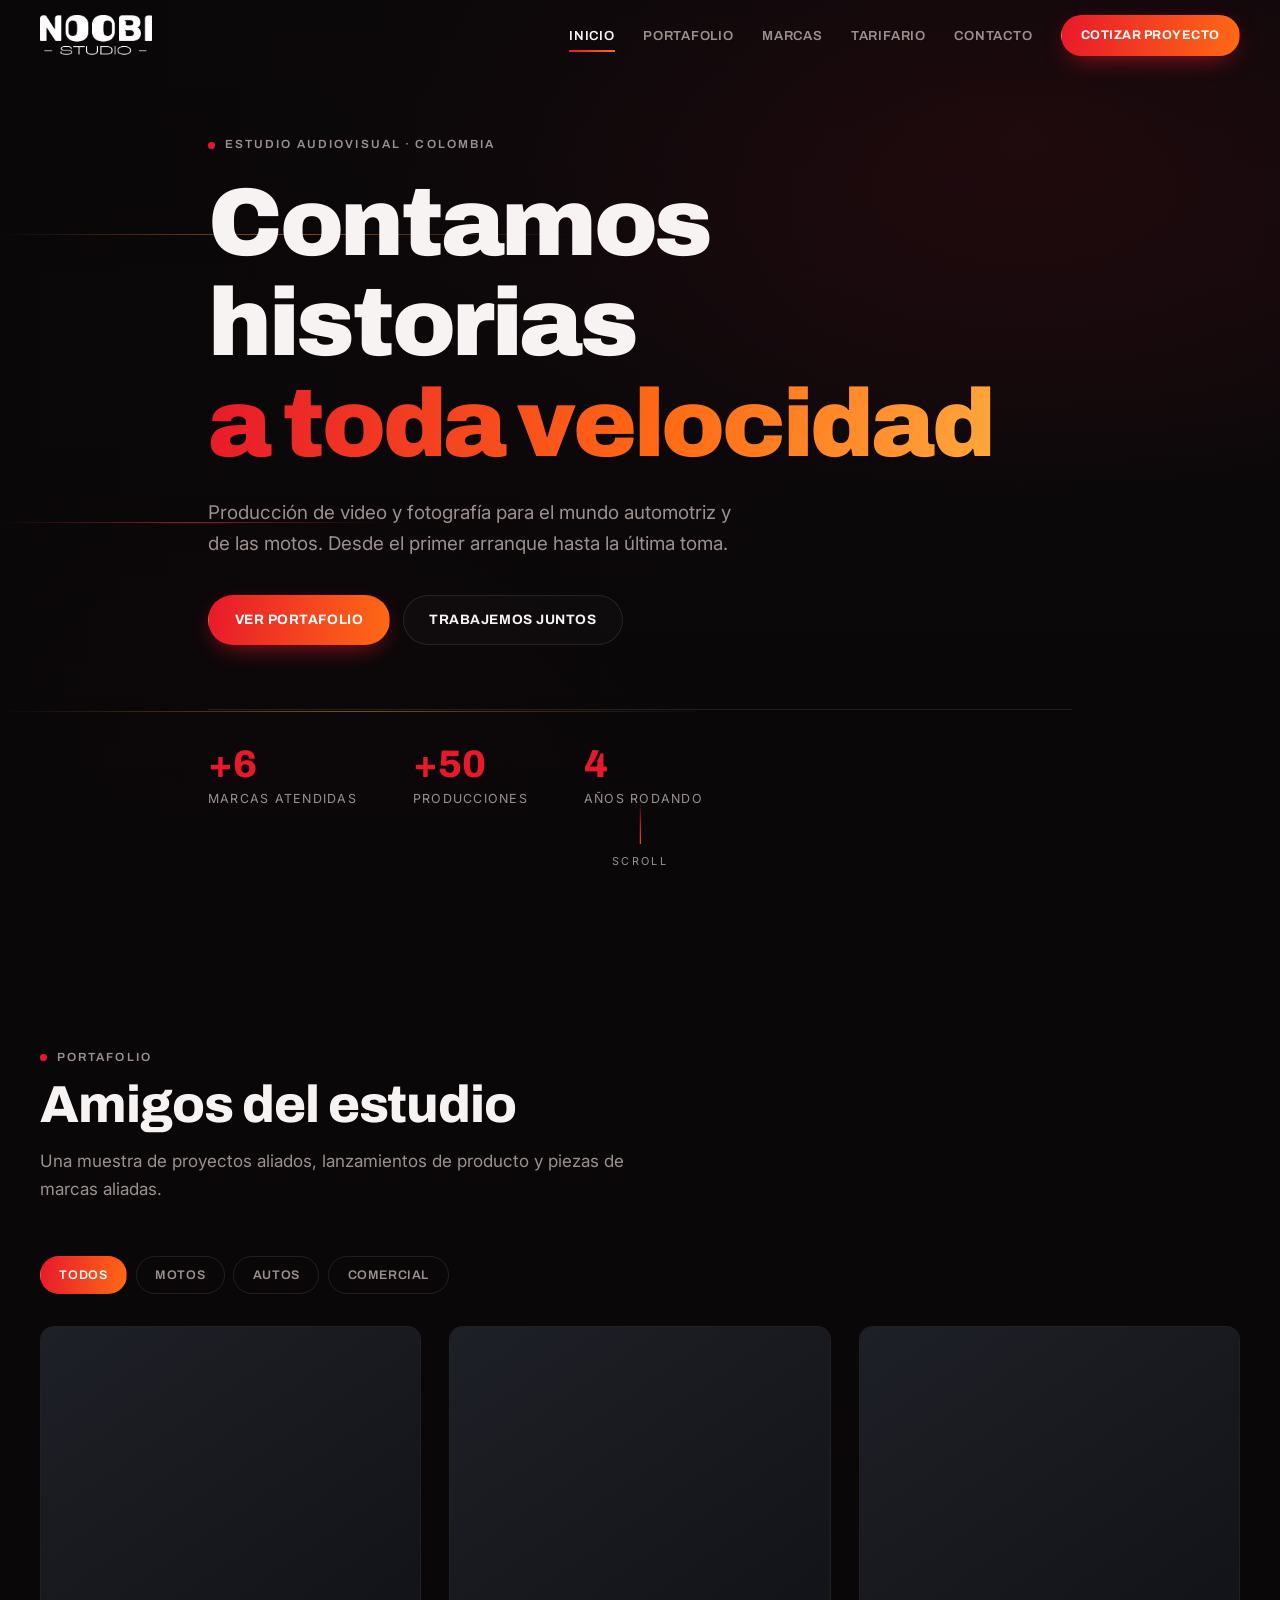
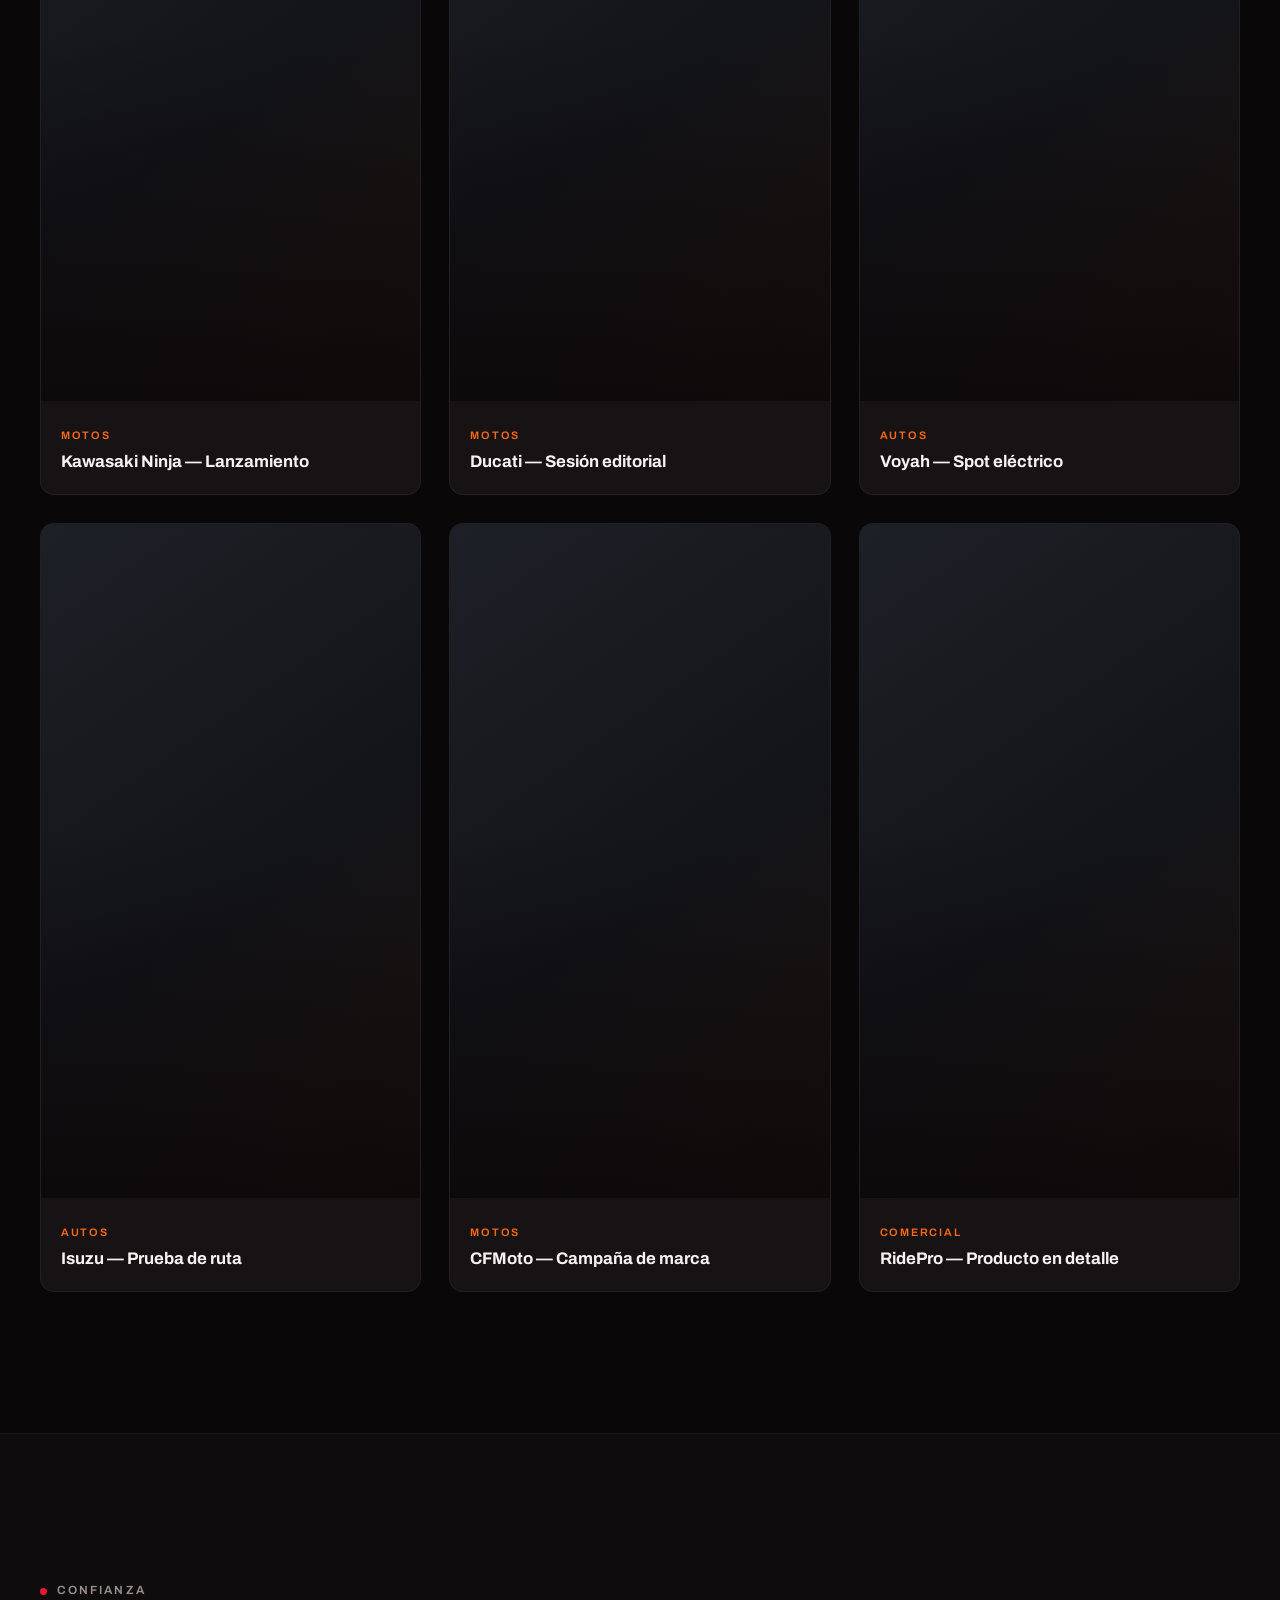
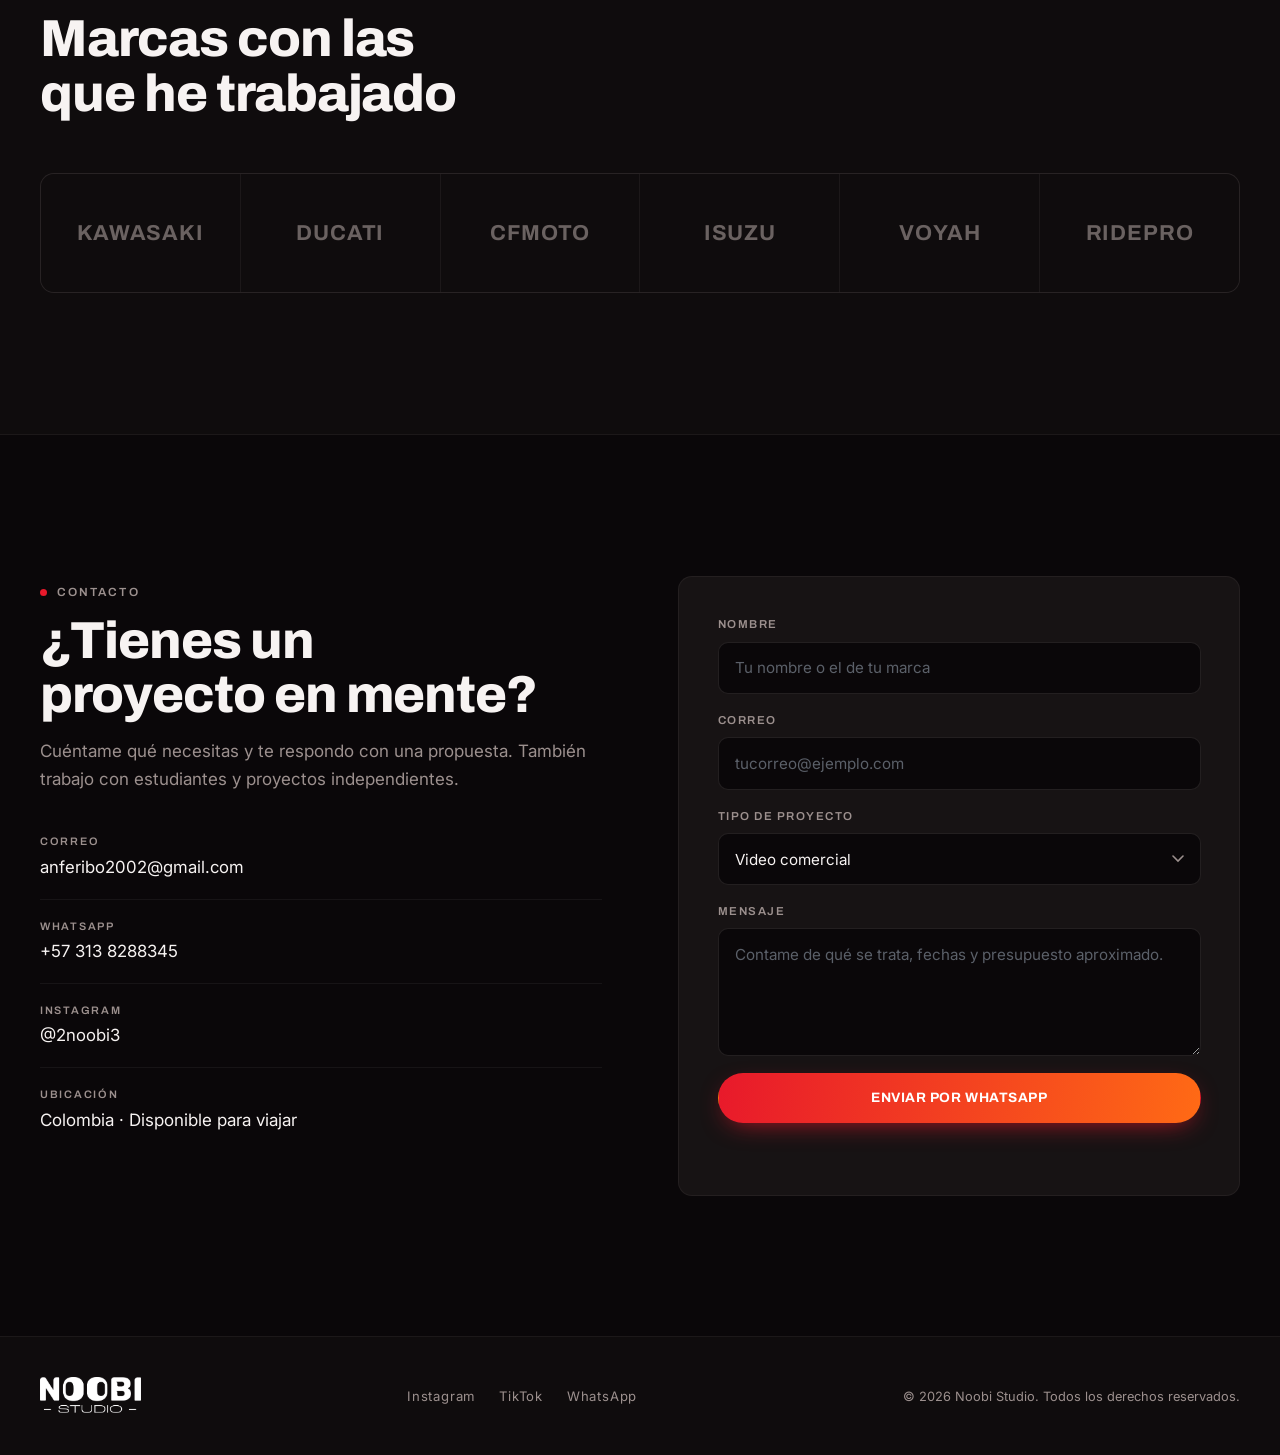
==== index.html @ c95c352e "Initial commit: add Noobi project files Co-Authored-By: Claude Sonnet 5 <noreply@anthropic.com>" ====
<!DOCTYPE html>
<html lang="es">
<head>
  <meta charset="UTF-8">
  <meta name="viewport" content="width=device-width, initial-scale=1.0">

  <title>Noobi Studio — Producción Audiovisual Automotriz | Colombia</title>
  <meta name="description" content="Estudio de producción audiovisual especializado en el nicho automotriz y de motos en Colombia. Video y fotografía para marcas como Kawasaki, Ducati, CFMoto, Isuzu, Voyah y RidePro.">
  <meta name="theme-color" content="#0a0709">

  <!-- Open Graph / vista previa al compartir el link (WhatsApp, Instagram, LinkedIn) -->
  <meta property="og:type" content="website">
  <meta property="og:locale" content="es_CO">
  <meta property="og:title" content="Noobi Studio — Producción Audiovisual Automotriz">
  <meta property="og:description" content="Video y fotografía para el mundo automotriz y de las motos. Colombia.">
  <!-- TODO: sube una imagen de 1200x630px a Assets/Imagenes/og-cover.jpg -->
  <meta property="og:image" content="Assets/Imagenes/og-cover.jpg">

  <!-- Favicon: la "N" del logo recortada sobre el fondo de marca -->
  <link rel="icon" type="image/png" sizes="64x64" href="Assets/Imagenes/favicon.png">
  <link rel="apple-touch-icon" href="Assets/Imagenes/favicon.png">

  <link rel="preconnect" href="https://fonts.googleapis.com">
  <link rel="preconnect" href="https://fonts.gstatic.com" crossorigin>
  <link href="https://fonts.googleapis.com/css2?family=Archivo:wght@500;600;700;800;900&family=Inter:wght@400;500;600&display=swap" rel="stylesheet">

  <link rel="stylesheet" href="css/style.css">
</head>

<body class="is-locked">

  <!-- ══════════════════════════════════════════════
       INTRO — secuencia de "encendido"
       ══════════════════════════════════════════════ -->
  <div id="intro" class="intro" role="presentation">
    <div class="intro__grid" aria-hidden="true"></div>
    <div class="intro__beam" aria-hidden="true"></div>

    <div class="intro__content">
      <!-- Copia de "noobistudio logo blanco@4x.png" con nombre sin espacios ni @.
           Si actualizas el logo, reemplaza logo-intro.png (es el que se usa). -->
      <div class="intro__logo">
        <img src="Assets/Imagenes/logo-intro.png" alt="Noobi Studio" width="1221" height="458">
      </div>
      <p class="intro__sub">Producción Audiovisual Automotriz</p>
    </div>

    <div class="intro__bar" aria-hidden="true"><span></span></div>
    <button type="button" class="intro__skip" id="introSkip">Saltar intro</button>
  </div>


  <!-- ══════════════════════════════════════════════
       HEADER
       ══════════════════════════════════════════════ -->
  <header class="header" id="header">
    <div class="container header__inner">

      <a href="#inicio" class="logo" aria-label="Noobi Studio — Inicio">
        <img src="Assets/Imagenes/logo-intro.png" alt="Noobi Studio" class="logo__img" width="1221" height="458">
      </a>

      <nav class="nav" id="nav" aria-label="Navegación principal">
        <a href="#inicio"        class="nav__link is-active">Inicio</a>
        <a href="#portafolio"    class="nav__link">Portafolio</a>
        <a href="#marcas"        class="nav__link">Marcas</a>
        <a href="tarifario.html" class="nav__link">Tarifario</a>
        <a href="#contacto"      class="nav__link">Contacto</a>
        <a href="#contacto" class="btn btn--primary nav__cta">Cotizar proyecto</a>
      </nav>

      <button type="button" class="burger" id="burger" aria-label="Abrir menú" aria-expanded="false" aria-controls="nav">
        <span></span><span></span><span></span>
      </button>

    </div>
  </header>


  <main>

    <!-- ══════════════════════════════════════════════
         HERO
         ══════════════════════════════════════════════ -->
    <section class="hero" id="inicio">

      <!-- Video de fondo. Si el archivo no existe, se ve el degradado de respaldo.
           TODO: sube tu reel a Assets/Videos/hero.mp4 (recomendado: 1920x1080, <8MB, sin audio) -->
      <video class="hero__video" autoplay muted loop playsinline preload="metadata"
             poster="Assets/Imagenes/hero-poster.jpg">
        <source src="Assets/Videos/hero.mp4" type="video/mp4">
      </video>

      <div class="hero__overlay" aria-hidden="true"></div>
      <div class="hero__streaks" aria-hidden="true"><span></span><span></span><span></span></div>

      <div class="container hero__inner">
        <p class="eyebrow" data-reveal>
          <span class="eyebrow__dot"></span> Estudio audiovisual · Colombia
        </p>

        <h1 class="hero__title" data-reveal data-reveal-delay="80">
          Contamos historias<br><span class="accent">a toda velocidad</span>
        </h1>

        <p class="hero__lead" data-reveal data-reveal-delay="160">
          Producción de video y fotografía para el mundo automotriz y de las motos.
          Desde el primer arranque hasta la última toma.
        </p>

        <div class="hero__actions" data-reveal data-reveal-delay="240">
          <a href="#portafolio" class="btn btn--primary">Ver portafolio</a>
          <a href="#contacto" class="btn btn--ghost">Trabajemos juntos</a>
        </div>

        <!-- TODO: ajusta estos números a tus cifras reales -->
        <ul class="stats" data-reveal data-reveal-delay="320">
          <li class="stat"><strong>+6</strong><span>Marcas atendidas</span></li>
          <li class="stat"><strong>+50</strong><span>Producciones</span></li>
          <li class="stat"><strong>4</strong><span>Años rodando</span></li>
        </ul>
      </div>

      <a href="#portafolio" class="hero__scroll" aria-label="Bajar al portafolio">
        <span class="hero__scroll-line"></span>Scroll
      </a>
    </section>


    <!-- ══════════════════════════════════════════════
         PORTAFOLIO
         ══════════════════════════════════════════════ -->
    <section class="section" id="portafolio">
      <div class="container">

        <header class="section__head">
          <p class="eyebrow" data-reveal><span class="eyebrow__dot"></span> Portafolio</p>
          <h2 class="section__title" data-reveal data-reveal-delay="80">Amigos del estudio</h2>
          <p class="section__lead" data-reveal data-reveal-delay="140">
            Una muestra de proyectos aliados, lanzamientos de producto y piezas de marcas aliadas.
          </p>
        </header>

        <div class="filters" role="tablist" aria-label="Filtrar portafolio" data-reveal>
          <button type="button" class="filter is-active" role="tab" aria-selected="true"  data-filter="all">Todos</button>
          <button type="button" class="filter"           role="tab" aria-selected="false" data-filter="motos">Motos</button>
          <button type="button" class="filter"           role="tab" aria-selected="false" data-filter="autos">Autos</button>
          <button type="button" class="filter"           role="tab" aria-selected="false" data-filter="comercial">Comercial</button>
        </div>

        <!-- ─────────────────────────────────────────────────────────
             CÓMO LLENAR CADA TARJETA:
               • Video local      → data-mp4="Assets/Videos/proyecto-01.mp4"
               • Video de YouTube → data-yt="ID_DEL_VIDEO"  (el ID, no la URL completa)
               • Miniatura        → style="--img:url('Assets/Imagenes/mi-portada.jpg')"
                 Si la omites y hay data-mp4, se usa un fotograma del video.

             FORMATO — va en el <article>, controla miniatura y visor a la vez:
               data-format="vertical"    9:16  (reels, TikTok)  ← el que usas
               data-format="cuadrado"    1:1
               quitar el atributo        16:10 horizontal

             Si no pones data-mp4 ni data-yt, el visor muestra "Próximamente".
             ───────────────────────────────────────────────────────── -->
        <div class="grid" id="portfolioGrid">

          <article class="card" data-format="vertical" data-cat="motos" data-reveal>
            <button type="button" class="card__btn"

                    data-mp4="Assets/Videos/Kawassaki.mp4"
                    data-title="Kawasaki Ninja — Lanzamiento">
              <span class="card__media">
                <span class="card__play" aria-hidden="true"></span>
              </span>
              <span class="card__info">
                <span class="card__tag">Motos</span>
                <span class="card__title">Kawasaki Ninja — Lanzamiento</span>
              </span>
            </button>
          </article>

          <article class="card" data-format="vertical" data-cat="motos" data-reveal data-reveal-delay="60">
            <button type="button" class="card__btn"
   
                    data-mp4="Assets/Videos/Ducati.mov"
                    data-title="Ducati — Sesión editorial">
              <span class="card__media">
                <span class="card__play" aria-hidden="true"></span>
              </span>
              <span class="card__info">
                <span class="card__tag">Motos</span>
                <span class="card__title">Ducati — Sesión editorial</span>
              </span>
            </button>
          </article>

          <article class="card" data-format="vertical" data-cat="autos" data-reveal data-reveal-delay="120">
            <button type="button" class="card__btn"
                    data-mp4="Assets/Videos/Voyage.mov"
                    data-title="Voyah — Spot eléctrico">
              <span class="card__media">
                <span class="card__play" aria-hidden="true"></span>
              </span>
              <span class="card__info">
                <span class="card__tag">Autos</span>
                <span class="card__title">Voyah — Spot eléctrico</span>
              </span>
            </button>
          </article>

          <article class="card" data-format="vertical" data-cat="autos" data-reveal>
            <button type="button" class="card__btn"
                    data-mp4="Assets/Videos/Isuzu.mov"
                    data-title="Isuzu — Prueba de ruta">
              <span class="card__media">
                <span class="card__play" aria-hidden="true"></span>
              </span>
              <span class="card__info">
                <span class="card__tag">Autos</span>
                <span class="card__title">Isuzu — Prueba de ruta</span>
              </span>
            </button>
          </article>

          <article class="card" data-format="vertical" data-cat="motos" data-reveal data-reveal-delay="60">
            <button type="button" class="card__btn"
                    data-mp4="Assets/Videos/ducati Chiimba.mp4"
                    data-title="CFMoto — Campaña de marca">
              <span class="card__media">
                <span class="card__play" aria-hidden="true"></span>
              </span>
              <span class="card__info">
                <span class="card__tag">Motos</span>
                <span class="card__title">CFMoto — Campaña de marca</span>
              </span>
            </button>
          </article>

          <article class="card" data-format="vertical" data-cat="comercial" data-reveal data-reveal-delay="120">
            <button type="button" class="card__btn"
                    data-mp4="Assets/Videos/ducati Chiimba.mp4"
                    data-title="RidePro — Producto en detalle">
              <span class="card__media">
                <span class="card__play" aria-hidden="true"></span>
              </span>
              <span class="card__info">
                <span class="card__tag">Comercial</span>
                <span class="card__title">RidePro — Producto en detalle</span>
              </span>
            </button>
          </article>

        </div>

        <p class="grid__empty" id="gridEmpty" hidden>No hay proyectos en esta categoría todavía.</p>
      </div>
    </section>


    <!-- ══════════════════════════════════════════════
         MARCAS
         ══════════════════════════════════════════════ -->
    <section class="section section--alt" id="marcas">
      <div class="container">

        <header class="section__head">
          <p class="eyebrow" data-reveal><span class="eyebrow__dot"></span> Confianza</p>
          <h2 class="section__title" data-reveal data-reveal-delay="80">Marcas con las que he trabajado</h2>
        </header>

        <!-- Para usar logos reales, reemplaza el <span> por:
             <img src="Assets/Imagenes/marcas/kawasaki.svg" alt="Kawasaki" class="brand__logo"> -->
        <ul class="brands" data-reveal>
          <li class="brand"><span class="brand__name">Kawasaki</span></li>
          <li class="brand"><span class="brand__name">Ducati</span></li>
          <li class="brand"><span class="brand__name">CFMoto</span></li>
          <li class="brand"><span class="brand__name">Isuzu</span></li>
          <li class="brand"><span class="brand__name">Voyah</span></li>
          <li class="brand"><span class="brand__name">RidePro</span></li>
        </ul>

      </div>
    </section>


    <!-- ══════════════════════════════════════════════
         CONTACTO
         ══════════════════════════════════════════════ -->
    <section class="section" id="contacto">
      <div class="container">

        <div class="contact">

          <div class="contact__intro">
            <p class="eyebrow" data-reveal><span class="eyebrow__dot"></span> Contacto</p>
            <h2 class="section__title" data-reveal data-reveal-delay="80">¿Tienes un proyecto en mente?</h2>
            <p class="section__lead" data-reveal data-reveal-delay="140">
              Cuéntame qué necesitas y te respondo con una propuesta.
              También trabajo con estudiantes y proyectos independientes.
            </p>

            <!-- TODO: reemplaza estos datos por los tuyos -->
            <ul class="contact__list" data-reveal data-reveal-delay="200">
              <li>
                <span class="contact__label">Correo</span>
                <a href="mailto:anferibo2002@gmail.com">anferibo2002@gmail.com</a>
              </li>
              <li>
                <span class="contact__label">WhatsApp</span>
                <a href="https://wa.me/573138288345" target="_blank" rel="noopener">+57 313 8288345</a>
              </li>
              <li>
                <span class="contact__label">Instagram</span>
                <a href="https://instagram.com/2noobi3" target="_blank" rel="noopener">@2noobi3</a>
              </li>
              <li>
                <span class="contact__label">Ubicación</span>
                <span>Colombia · Disponible para viajar</span>
              </li>
            </ul>
          </div>

          <!-- Sitio estático: el formulario arma un mensaje y lo abre en WhatsApp -->
          <form class="form" id="contactForm" novalidate data-reveal data-reveal-delay="120">
            <div class="field">
              <label for="f-nombre">Nombre</label>
              <input type="text" id="f-nombre" name="nombre" required autocomplete="name" placeholder="Tu nombre o el de tu marca">
            </div>

            <div class="field">
              <label for="f-email">Correo</label>
              <input type="email" id="f-email" name="email" required autocomplete="email" placeholder="tucorreo@ejemplo.com">
            </div>

            <div class="field">
              <label for="f-tipo">Tipo de proyecto</label>
              <select id="f-tipo" name="tipo">
                <option>Video comercial</option>
                <option>Fotografía de producto</option>
                <option>Cobertura de evento</option>
                <option>Contenido para redes</option>
                <option>Otro</option>
              </select>
            </div>

            <div class="field">
              <label for="f-mensaje">Mensaje</label>
              <textarea id="f-mensaje" name="mensaje" rows="4" required placeholder="Contame de qué se trata, fechas y presupuesto aproximado."></textarea>
            </div>

            <button type="submit" class="btn btn--primary btn--block">Enviar por WhatsApp</button>
            <p class="form__note" id="formNote" role="status"></p>
          </form>

        </div>
      </div>
    </section>

  </main>


  <!-- ══════════════════════════════════════════════
       FOOTER
       ══════════════════════════════════════════════ -->
  <footer class="footer">
    <div class="container footer__inner">
      <a href="#inicio" class="logo logo--sm">
        <img src="Assets/Imagenes/logo-intro.png" alt="Noobi Studio" class="logo__img" width="1221" height="458">
      </a>

      <nav class="footer__social" aria-label="Redes sociales">
        <a href="https://instagram.com/2noobi3" target="_blank" rel="noopener">Instagram</a>
        <a href="https://tiktok.com/@2noobi3"  target="_blank" rel="noopener">TikTok</a>
        <a href="https://wa.me/573138288345"        target="_blank" rel="noopener">WhatsApp</a>
      </nav>

      <p class="footer__copy">© <span id="year">2026</span> Noobi Studio. Todos los derechos reservados.</p>
    </div>
  </footer>


  <!-- ══════════════════════════════════════════════
       VISOR DE VIDEO (lightbox)
       ══════════════════════════════════════════════ -->
  <div class="lightbox" id="lightbox" role="dialog" aria-modal="true" aria-labelledby="lbTitle" hidden>
    <div class="lightbox__backdrop" data-close></div>
    <div class="lightbox__panel">
      <div class="lightbox__bar">
        <h3 class="lightbox__title" id="lbTitle"></h3>
        <button type="button" class="lightbox__close" data-close aria-label="Cerrar visor">&times;</button>
      </div>
      <div class="lightbox__stage" id="lbStage"></div>
    </div>
  </div>

  <script src="js/script.js"></script>
</body>
</html>
---- css/style.css ----
/* ═══════════════════════════════════════════════════════════
   NOOBI STUDIO — Hoja de estilos
   1. Tokens · 2. Reset · 3. Utilidades · 4. Intro
   5. Header · 6. Hero · 7. Portafolio · 8. Marcas
   9. Contacto · 10. Footer · 11. Lightbox · 12. Responsive
   ═══════════════════════════════════════════════════════════ */

/* ── 1. TOKENS ──────────────────────────────────────────── */
:root {
  /* Superficies. Los negros llevan una pizca de rojo para que no choquen
     con los acentos cálidos: un gris azulado al lado del rojo se ve sucio. */
  --bg:        #0a0709;
  --bg-alt:    #0f0c0d;
  --surface:   #171314;
  --surface-2: #201a1b;

  /* Líneas y texto (grises cálidos, no azulados) */
  --line:      rgba(255, 238, 234, .10);
  --line-soft: rgba(255, 238, 234, .055);
  --text:      #f7f3f2;
  --muted:     #9c908e;

  /* ── Marca: negro · rojo · naranja ────────────────────────
     Rojo = luz de freno. Naranja = ignición / calor.
     El rojo puro sobre negro da ~3.6:1 de contraste: sirve para
     rellenos y texto grande, pero NO para texto pequeño. Por eso
     el naranja (~7:1) es el que lleva tags, iconos y hovers. */
  --red:       #e8192b;
  --red-deep:  #a00f1c;
  --orange:    #ff6a15;
  --orange-lt: #ffa63c;

  /* Roles semánticos: usa estos, no los colores crudos */
  --accent:      var(--red);        /* rellenos y estados activos */
  --accent-hi:   var(--orange);     /* texto pequeño, iconos, hovers */
  --accent-soft: var(--orange-lt);  /* brillos y remates de degradado */
  --accent-dim:  rgba(232, 25, 43, .20);
  --grad:        linear-gradient(100deg, var(--red), var(--orange));

  /* Tipografía */
  --font-display: 'Archivo', system-ui, sans-serif;
  --font-body:    'Inter', system-ui, sans-serif;

  /* Ritmo */
  --gap:      clamp(1rem, 2.5vw, 1.75rem);
  --section:  clamp(4.5rem, 11vw, 9rem);
  --radius:   14px;
  --header-h: 72px;

  --ease: cubic-bezier(.22, 1, .36, 1);
}

/* ── 2. RESET ───────────────────────────────────────────── */
*, *::before, *::after { box-sizing: border-box; }

html {
  scroll-behavior: smooth;
  -webkit-text-size-adjust: 100%;
}

body {
  margin: 0;
  background: var(--bg);
  color: var(--text);
  font-family: var(--font-body);
  font-size: clamp(.95rem, .3vw + .9rem, 1.0625rem);
  line-height: 1.65;
  -webkit-font-smoothing: antialiased;
  overflow-x: hidden;
}

/* Bloquea el scroll mientras corre la intro o hay un modal abierto */
body.is-locked { overflow: hidden; }

h1, h2, h3 {
  font-family: var(--font-display);
  font-weight: 800;
  line-height: 1.05;
  letter-spacing: -.02em;
  margin: 0;
  text-wrap: balance;
}

p  { margin: 0; }
ul { margin: 0; padding: 0; list-style: none; }

a {
  color: inherit;
  text-decoration: none;
  transition: color .25s var(--ease);
}

img, video { display: block; max-width: 100%; }

button, input, select, textarea { font: inherit; color: inherit; }
button { cursor: pointer; background: none; border: 0; }

:focus-visible {
  /* Naranja, no rojo: el foco tiene que verse por encima de todo */
  outline: 2px solid var(--accent-hi);
  outline-offset: 3px;
  border-radius: 4px;
}

::selection { background: var(--accent); color: #fff; }

/* ── 3. UTILIDADES ──────────────────────────────────────── */
.container {
  width: min(1200px, 100% - 2.5rem);
  margin-inline: auto;
}

.section {
  padding-block: var(--section);
  scroll-margin-top: var(--header-h);
}
.section--alt {
  background: var(--bg-alt);
  border-block: 1px solid var(--line-soft);
}

.section__head { max-width: 46rem; margin-bottom: clamp(2rem, 5vw, 3.25rem); }

.section__title {
  font-size: clamp(1.9rem, 5vw, 3.25rem);
  margin-block: .6rem .9rem;
}

.section__lead { color: var(--muted); max-width: 40rem; }

.accent {
  background: linear-gradient(100deg, var(--red), var(--orange) 58%, var(--orange-lt));
  -webkit-background-clip: text;
  background-clip: text;
  color: transparent;
}

/* Etiqueta pequeña con punto pulsante */
.eyebrow {
  display: inline-flex;
  align-items: center;
  gap: .6rem;
  font-family: var(--font-display);
  font-size: .74rem;
  font-weight: 600;
  letter-spacing: .18em;
  text-transform: uppercase;
  color: var(--muted);
}
.eyebrow__dot {
  width: 7px; height: 7px;
  border-radius: 50%;
  background: var(--accent);
  box-shadow: 0 0 0 0 var(--accent-dim);
  animation: pulse 2.4s ease-out infinite;
}
@keyframes pulse {
  0%        { box-shadow: 0 0 0 0    rgba(232, 25, 43, .6); }
  70%, 100% { box-shadow: 0 0 0 11px rgba(232, 25, 43, 0);  }
}

/* Botones */
.btn {
  display: inline-flex;
  align-items: center;
  justify-content: center;
  gap: .5rem;
  padding: .8rem 1.6rem;
  border-radius: 100px;
  font-family: var(--font-display);
  font-size: .85rem;
  font-weight: 700;
  letter-spacing: .04em;
  text-transform: uppercase;
  white-space: nowrap;
  border: 1px solid transparent;
  transition: transform .25s var(--ease), background .25s, border-color .25s, box-shadow .25s, color .25s;
}
.btn--primary {
  background: var(--grad);
  color: #fff;
  box-shadow: 0 8px 26px -10px rgba(232, 25, 43, .85);
}
.btn--primary:hover {
  transform: translateY(-2px);
  /* Al pasar el cursor el degradado se calienta hacia el naranja */
  background: linear-gradient(100deg, #f4243a, var(--orange-lt));
  box-shadow: 0 14px 36px -10px rgba(255, 106, 21, .9);
}
.btn--ghost {
  border-color: var(--line);
  color: var(--text);
  background: rgba(255, 255, 255, .02);
}
.btn--ghost:hover {
  border-color: var(--accent-hi);
  color: var(--accent-hi);
  transform: translateY(-2px);
}
.btn--block { width: 100%; }

/* Animación de entrada al hacer scroll (la activa el IntersectionObserver) */
[data-reveal] {
  opacity: 0;
  transform: translateY(22px);
  transition: opacity .7s var(--ease), transform .7s var(--ease);
  transition-delay: var(--d, 0ms);
}
[data-reveal].is-in { opacity: 1; transform: none; }


/* ── 4. INTRO ───────────────────────────────────────────── */
.intro {
  position: fixed;
  inset: 0;
  z-index: 9999;
  display: grid;
  place-items: center;
  background: radial-gradient(120% 90% at 50% 50%, #17100f 0%, var(--bg) 62%);
  overflow: hidden;
  animation: introExit .85s cubic-bezier(.76, 0, .24, 1) 2.35s forwards;
}

/* Rejilla técnica de fondo */
.intro__grid {
  position: absolute;
  inset: -20%;
  background-image:
    linear-gradient(rgba(255, 255, 255, .04) 1px, transparent 1px),
    linear-gradient(90deg, rgba(255, 255, 255, .04) 1px, transparent 1px);
  background-size: 62px 62px;
  mask-image: radial-gradient(60% 55% at 50% 50%, #000 0%, transparent 78%);
  -webkit-mask-image: radial-gradient(60% 55% at 50% 50%, #000 0%, transparent 78%);
  opacity: 0;
  animation: introGrid 1.4s var(--ease) .35s forwards;
}
@keyframes introGrid {
  from { opacity: 0; transform: scale(1.06); }
  to   { opacity: 1; transform: scale(1);    }
}

/* El "haz de luz" que se enciende */
.intro__beam {
  position: absolute;
  left: 50%;
  top: 50%;
  width: min(680px, 82vw);
  height: 2px;
  translate: -50% -50%;
  background: linear-gradient(90deg, transparent,
              var(--red) 14%, var(--orange) 30%, #fff 50%,
              var(--orange) 70%, var(--red) 86%, transparent);
  box-shadow: 0 0 28px 3px rgba(255, 106, 21, .7),
              0 0 60px 8px rgba(232, 25, 43, .45);
  transform: scaleX(0);
  animation:
    introBeam    .45s cubic-bezier(.16, 1, .3, 1) forwards,
    introFlicker .28s steps(1, end) .45s 1 forwards,
    introBeamOut .5s  var(--ease) .72s forwards;
}
@keyframes introBeam    { to { transform: scaleX(1); } }
@keyframes introFlicker {
  0%, 40%, 75% { opacity: 1;  }
  25%, 60%     { opacity: .15; }
  100%         { opacity: 1;  }
}
@keyframes introBeamOut {
  to { opacity: 0; height: 130px; filter: blur(28px); }
}

.intro__content { position: relative; text-align: center; }

/* El wordmark se revela desde el centro hacia afuera, justo sobre la línea
   donde estaba el haz de luz: la luz "se convierte" en el logo. */
.intro__logo {
  /* logo-intro.png es 2.67:1 y ya incluye "STUDIO" en el lockup */
  width: min(460px, 76vw);
  margin-inline: auto;
  clip-path: inset(0 50% 0 50%);
  opacity: 0;
  animation: introLogo 1s cubic-bezier(.16, 1, .3, 1) .58s forwards;
}
.intro__logo img {
  width: 100%;
  height: auto;
  display: block;
}
@keyframes introLogo {
  0%   { clip-path: inset(0 50% 0 50%); opacity: 0; transform: scale(1.05); }
  25%  { opacity: 1; }
  100% { clip-path: inset(0 0 0 0);     opacity: 1; transform: scale(1);    }
}

.intro__sub {
  /* Algo más de aire: el lockup ya trae "STUDIO" debajo del wordmark */
  margin-top: clamp(1rem, 2.4vw, 1.7rem);
  font-family: var(--font-display);
  font-size: clamp(.62rem, 1.9vw, .88rem);
  font-weight: 600;
  text-transform: uppercase;
  color: var(--muted);
  letter-spacing: .9em;
  text-indent: .9em; /* compensa el espacio sobrante del último tracking */
  opacity: 0;
  animation: introSub .9s var(--ease) 1.2s forwards;
}
@keyframes introSub {
  from { opacity: 0; letter-spacing: .35em; }
  to   { opacity: 1; letter-spacing: .48em; }
}

/* Barra de carga */
.intro__bar {
  position: absolute;
  left: 50%;
  bottom: clamp(3rem, 12vh, 6rem);
  translate: -50% 0;
  width: min(220px, 46vw);
  height: 2px;
  background: rgba(255, 255, 255, .1);
  overflow: hidden;
  border-radius: 2px;
}
.intro__bar span {
  display: block;
  height: 100%;
  width: 100%;
  background: var(--grad);
  transform-origin: left;
  transform: scaleX(0);
  animation: introBar 1.6s cubic-bezier(.5, 0, .2, 1) .6s forwards;
}
@keyframes introBar { to { transform: scaleX(1); } }

.intro__skip {
  position: absolute;
  right: clamp(1rem, 4vw, 2.5rem);
  bottom: clamp(1rem, 4vw, 2.5rem);
  padding: .5rem .9rem;
  border: 1px solid var(--line);
  border-radius: 100px;
  font-size: .72rem;
  letter-spacing: .1em;
  text-transform: uppercase;
  color: var(--muted);
  opacity: 0;
  animation: introSkipIn .5s ease 1.1s forwards;
  transition: color .2s, border-color .2s;
}
.intro__skip:hover { color: var(--text); border-color: var(--accent-hi); }
@keyframes introSkipIn { to { opacity: 1; } }

@keyframes introExit {
  to { transform: translateY(-101%); }
}

/* Estados controlados por JS */
.intro--done { pointer-events: none; }
.intro--skip,
.intro--skip * { animation: none !important; }
.intro--skip {
  opacity: 0;
  transition: opacity .32s ease;
}


/* ── 5. HEADER ──────────────────────────────────────────── */
.header {
  position: fixed;
  inset: 0 0 auto;
  z-index: 900;
  height: var(--header-h);
  display: flex;
  align-items: center;
  transition: background .35s var(--ease), border-color .35s, backdrop-filter .35s;
  border-bottom: 1px solid transparent;
}
.header.is-stuck {
  background: rgba(10, 7, 9, .82);
  backdrop-filter: blur(14px);
  -webkit-backdrop-filter: blur(14px);
  border-bottom-color: var(--line-soft);
}

.header__inner {
  display: flex;
  align-items: center;
  justify-content: space-between;
  gap: 1.5rem;
}

/* El wordmark de la marca (logo-intro.png, 2.67:1). Ya trae "STUDIO" dentro
   del lockup, así que no lleva texto al lado. La altura manda; el ancho sale
   solo del ratio, de modo que cambiar el archivo no obliga a tocar nada aquí.
   El lockup es más alto que ancho comparado con un wordmark simple, por eso
   la altura es mayor que los 30px de una sola línea de texto. */
.logo {
  display: inline-flex;
  align-items: center;
  --logo-h: 42px;
}
.logo__img {
  height: var(--logo-h);
  width: auto;
  display: block;
  transition: opacity .25s var(--ease);
}
.logo:hover .logo__img { opacity: .82; }

.logo--sm { --logo-h: 38px; }

.nav { display: flex; align-items: center; gap: clamp(1rem, 2.2vw, 2rem); }

.nav__link {
  position: relative;
  font-family: var(--font-display);
  font-size: .82rem;
  font-weight: 600;
  letter-spacing: .06em;
  text-transform: uppercase;
  color: var(--muted);
  padding-block: .35rem;
}
.nav__link::after {
  content: '';
  position: absolute;
  left: 0; bottom: 0;
  width: 100%; height: 2px;
  background: var(--grad);
  transform: scaleX(0);
  transform-origin: right;
  transition: transform .35s var(--ease);
}
.nav__link:hover,
.nav__link.is-active { color: var(--text); }
.nav__link:hover::after,
.nav__link.is-active::after { transform: scaleX(1); transform-origin: left; }

.nav__cta { padding: .6rem 1.2rem; font-size: .78rem; }
.nav__cta::after { display: none; }

/* Botón hamburguesa (solo móvil) */
.burger {
  display: none;
  width: 42px; height: 42px;
  border: 1px solid var(--line);
  border-radius: 10px;
  padding: 0 11px;
  flex-direction: column;
  justify-content: center;
  gap: 5px;
}
.burger span {
  display: block;
  height: 2px;
  background: var(--text);
  border-radius: 2px;
  transition: transform .3s var(--ease), opacity .2s;
}
.burger.is-open span:nth-child(1) { transform: translateY(7px) rotate(45deg); }
.burger.is-open span:nth-child(2) { opacity: 0; }
.burger.is-open span:nth-child(3) { transform: translateY(-7px) rotate(-45deg); }


/* ── 6. HERO ────────────────────────────────────────────── */
.hero {
  position: relative;
  min-height: 100svh;
  display: flex;
  align-items: center;
  padding-block: calc(var(--header-h) + 3rem) 5rem;
  overflow: hidden;
  /* Respaldo si el video no carga: rojo arriba a la derecha, naranja abajo
     a la izquierda. Los dos focos hacen que el negro no se vea plano. */
  background:
    radial-gradient(85% 65% at 80% 14%, rgba(232, 25, 43, .22), transparent 62%),
    radial-gradient(70% 60% at 10% 90%, rgba(255, 106, 21, .12), transparent 62%),
    linear-gradient(180deg, #120c0e, var(--bg));
}

.hero__video {
  position: absolute;
  inset: 0;
  width: 100%; height: 100%;
  object-fit: cover;
  opacity: .42;
}

.hero__overlay {
  position: absolute;
  inset: 0;
  background:
    linear-gradient(180deg, rgba(10, 7, 9, .72) 0%, rgba(10, 7, 9, .38) 45%, var(--bg) 100%),
    linear-gradient(90deg, rgba(10, 7, 9, .88) 0%, transparent 65%);
}

/* Destellos de luz que cruzan la pantalla */
.hero__streaks { position: absolute; inset: 0; overflow: hidden; }
.hero__streaks span {
  position: absolute;
  height: 1px;
  width: 45%;
  animation: streak 7s linear infinite;
}
/* Alternar rojo y naranja evita que los destellos se lean como uno solo */
.hero__streaks span:nth-child(1) {
  top: 26%; animation-delay: 0s;
  background: linear-gradient(90deg, transparent, rgba(255, 122, 45, .55), transparent);
}
.hero__streaks span:nth-child(2) {
  top: 58%; animation-delay: 2.4s; width: 30%;
  background: linear-gradient(90deg, transparent, rgba(240, 40, 55, .6), transparent);
}
.hero__streaks span:nth-child(3) {
  top: 79%; animation-delay: 4.6s; width: 55%;
  background: linear-gradient(90deg, transparent, rgba(255, 166, 60, .45), transparent);
}
@keyframes streak {
  0%        { transform: translateX(-100%); opacity: 0; }
  12%, 78%  { opacity: 1; }
  100%      { transform: translateX(320%);  opacity: 0; }
}

.hero__inner { position: relative; max-width: 54rem; }

.hero__title {
  font-size: clamp(2.6rem, 8.5vw, 6rem);
  font-weight: 900;
  margin-block: 1rem 1.4rem;
  letter-spacing: -.035em;
}

.hero__lead {
  color: var(--muted);
  font-size: clamp(1rem, 1.5vw, 1.18rem);
  max-width: 34rem;
}

.hero__actions {
  display: flex;
  flex-wrap: wrap;
  gap: .8rem;
  margin-top: 2.2rem;
}

.stats {
  display: flex;
  flex-wrap: wrap;
  gap: clamp(1.5rem, 5vw, 3.5rem);
  margin-top: clamp(2.5rem, 6vw, 4rem);
  padding-top: clamp(1.5rem, 4vw, 2.2rem);
  border-top: 1px solid var(--line);
}
.stat strong {
  display: block;
  font-family: var(--font-display);
  font-size: clamp(1.6rem, 4vw, 2.4rem);
  font-weight: 800;
  line-height: 1;
  color: var(--accent);
}
.stat span {
  font-size: .78rem;
  letter-spacing: .1em;
  text-transform: uppercase;
  color: var(--muted);
}

.hero__scroll {
  position: absolute;
  left: 50%;
  bottom: 1.8rem;
  translate: -50% 0;
  display: flex;
  flex-direction: column;
  align-items: center;
  gap: .6rem;
  font-size: .68rem;
  letter-spacing: .22em;
  text-transform: uppercase;
  color: var(--muted);
}
.hero__scroll-line {
  width: 1px; height: 42px;
  background: linear-gradient(180deg, transparent, var(--red), var(--orange));
  animation: scrollLine 2s ease-in-out infinite;
}
@keyframes scrollLine {
  0%, 100% { transform: scaleY(.4); opacity: .4; transform-origin: top; }
  50%      { transform: scaleY(1);  opacity: 1;  transform-origin: top; }
}


/* ── 7. PORTAFOLIO ──────────────────────────────────────── */
.filters {
  display: flex;
  flex-wrap: wrap;
  gap: .55rem;
  margin-bottom: 2rem;
}
.filter {
  padding: .5rem 1.15rem;
  border: 1px solid var(--line);
  border-radius: 100px;
  font-family: var(--font-display);
  font-size: .78rem;
  font-weight: 600;
  letter-spacing: .05em;
  text-transform: uppercase;
  color: var(--muted);
  transition: color .25s, border-color .25s, background .25s;
}
.filter:hover { color: var(--text); border-color: rgba(255, 255, 255, .22); }
.filter.is-active {
  background: var(--grad);
  border-color: transparent;
  color: #fff;
}

.grid {
  display: grid;
  /* Columnas más estrechas: los reels verticales serían gigantes a 310px */
  grid-template-columns: repeat(auto-fill, minmax(min(100%, 280px), 1fr));
  gap: var(--gap);
  align-items: start;
}

/* Formato de la tarjeta. Por defecto horizontal; añade data-format="vertical"
   al <article class="card"> para reels / contenido 9:16. */
.card {
  min-width: 0;
  --ratio: 16 / 10;
}
.card[data-format="vertical"] { --ratio: 9 / 16; }
.card[data-format="cuadrado"] { --ratio: 1 / 1;  }
.card[hidden] { display: none; }

.card__btn {
  display: block;
  width: 100%;
  text-align: left;
  padding: 0;
  border-radius: var(--radius);
  overflow: hidden;
  background: var(--surface);
  border: 1px solid var(--line-soft);
  transition: transform .4s var(--ease), border-color .3s, box-shadow .4s;
}
.card__btn:hover {
  transform: translateY(-6px);
  border-color: rgba(232, 25, 43, .5);
  box-shadow: 0 22px 44px -22px rgba(0, 0, 0, .9);
}

/* La miniatura usa dos capas: la imagen y un degradado de respaldo.
   Si el archivo no existe, la capa simplemente no se pinta y queda el degradado.
   OJO: el respaldo va en el var(), NO como declaración propia — si declaráramos
   `--img: none` aquí, pisaría el valor que llega heredado desde .card__btn. */
.card__media {
  position: relative;
  display: block;
  aspect-ratio: var(--ratio, 16 / 10);
  background-image: var(--img, none), linear-gradient(145deg, #1e2027 0%, #131419 55%, #22160f 100%);
  background-size: cover;
  background-position: center;
  transition: filter .4s var(--ease), transform .6s var(--ease);
}
.card__btn:hover .card__media { filter: brightness(1.08); transform: scale(1.03); }

.card__media::after {
  content: '';
  position: absolute;
  inset: 0;
  background: linear-gradient(180deg, transparent 45%, rgba(10, 7, 9, .8));
}

/* Miniatura sacada del propio video: el JS la inyecta cuando la tarjeta
   tiene data-mp4 pero no una imagen en --img. Así no hace falta exportar
   una portada aparte para cada proyecto. */
.card__thumb-video {
  position: absolute;
  inset: 0;
  width: 100%;
  height: 100%;
  object-fit: cover;
}

.card__play {
  position: absolute;
  left: 50%; top: 50%;
  translate: -50% -50%;
  z-index: 1;
  width: 56px; height: 56px;
  border-radius: 50%;
  background: rgba(10, 7, 9, .55);
  border: 1px solid rgba(255, 255, 255, .3);
  backdrop-filter: blur(6px);
  -webkit-backdrop-filter: blur(6px);
  opacity: 0;
  scale: .85;
  transition: opacity .3s var(--ease), scale .3s var(--ease), background .3s;
}
.card__play::before {
  content: '';
  position: absolute;
  left: 53%; top: 50%;
  translate: -50% -50%;
  border-style: solid;
  border-width: 8px 0 8px 13px;
  border-color: transparent transparent transparent #fff;
}
.card__btn:hover .card__play,
.card__btn:focus-visible .card__play { opacity: 1; scale: 1; }
.card__btn:hover .card__play { background: var(--grad); border-color: transparent; }

.card__info { display: block; padding: 1.1rem 1.25rem 1.35rem; }
.card__tag {
  display: inline-block;
  font-family: var(--font-display);
  font-size: .68rem;
  font-weight: 600;
  letter-spacing: .16em;
  text-transform: uppercase;
  color: var(--accent-hi);
  margin-bottom: .35rem;
}
.card__title {
  display: block;
  font-family: var(--font-display);
  font-size: 1.05rem;
  font-weight: 700;
  line-height: 1.3;
}

.grid__empty {
  padding: 3rem 0;
  text-align: center;
  color: var(--muted);
}


/* ── 8. MARCAS ──────────────────────────────────────────── */
.brands {
  display: grid;
  grid-template-columns: repeat(auto-fit, minmax(170px, 1fr));
  gap: 1px;
  background: var(--line-soft);
  border: 1px solid var(--line-soft);
  border-radius: var(--radius);
  overflow: hidden;
}
.brand {
  display: grid;
  place-items: center;
  min-height: 118px;
  padding: 1.5rem 1rem;
  background: var(--bg-alt);
  transition: background .35s var(--ease);
}
.brand:hover { background: var(--surface-2); }

.brand__name {
  font-family: var(--font-display);
  font-size: clamp(1rem, 2.2vw, 1.35rem);
  font-weight: 700;
  letter-spacing: .04em;
  text-transform: uppercase;
  color: var(--muted);
  opacity: .65;
  transition: color .35s var(--ease), opacity .35s var(--ease);
}
.brand:hover .brand__name { color: var(--text); opacity: 1; }

/* Si en su lugar usas <img class="brand__logo"> */
.brand__logo {
  max-height: 40px;
  width: auto;
  filter: grayscale(1) brightness(2.2);
  opacity: .55;
  transition: filter .35s, opacity .35s;
}
.brand:hover .brand__logo { filter: none; opacity: 1; }


/* ── 9. CONTACTO ────────────────────────────────────────── */
.contact {
  display: grid;
  grid-template-columns: 1fr 1fr;
  gap: clamp(2rem, 6vw, 5rem);
  align-items: start;
}

.contact__list { margin-top: 2.5rem; display: grid; gap: 1.1rem; }
.contact__list li {
  display: grid;
  gap: .15rem;
  padding-bottom: 1.1rem;
  border-bottom: 1px solid var(--line-soft);
}
.contact__list li:last-child { border-bottom: 0; padding-bottom: 0; }
.contact__label {
  font-family: var(--font-display);
  font-size: .68rem;
  font-weight: 600;
  letter-spacing: .16em;
  text-transform: uppercase;
  color: var(--muted);
}
.contact__list a { font-size: 1.05rem; }
.contact__list a:hover { color: var(--accent-hi); }

.form {
  display: grid;
  gap: 1.05rem;
  padding: clamp(1.5rem, 3.5vw, 2.4rem);
  background: var(--surface);
  border: 1px solid var(--line-soft);
  border-radius: var(--radius);
}

.field { display: grid; gap: .45rem; }
.field label {
  font-family: var(--font-display);
  font-size: .72rem;
  font-weight: 600;
  letter-spacing: .13em;
  text-transform: uppercase;
  color: var(--muted);
}
.field input,
.field select,
.field textarea {
  width: 100%;
  padding: .8rem 1rem;
  background: var(--bg);
  border: 1px solid var(--line);
  border-radius: 10px;
  font-size: .95rem;
  transition: border-color .25s, box-shadow .25s;
}
.field textarea { resize: vertical; min-height: 110px; }
.field input::placeholder,
.field textarea::placeholder { color: #5b6069; }

.field input:focus,
.field select:focus,
.field textarea:focus {
  outline: none;
  border-color: var(--accent-hi);
  box-shadow: 0 0 0 3px rgba(255, 106, 21, .2);
}
.field.has-error input,
.field.has-error textarea { border-color: #e5484d; }

.field select {
  appearance: none;
  background-image: url("data:image/svg+xml,%3Csvg xmlns='http://www.w3.org/2000/svg' width='12' height='8'%3E%3Cpath d='M1 1l5 5 5-5' stroke='%239c908e' stroke-width='1.6' fill='none' stroke-linecap='round'/%3E%3C/svg%3E");
  background-repeat: no-repeat;
  background-position: right 1rem center;
  padding-right: 2.4rem;
  cursor: pointer;
}
.field select option { background: var(--surface); }

.form__note {
  min-height: 1.2em;
  font-size: .85rem;
  color: var(--muted);
  text-align: center;
}
.form__note.is-error { color: #ff7a7d; }
.form__note.is-ok    { color: #4ad07a; }


/* ── 10. FOOTER ─────────────────────────────────────────── */
.footer {
  padding-block: 2.5rem;
  border-top: 1px solid var(--line-soft);
  background: var(--bg-alt);
}
.footer__inner {
  display: flex;
  flex-wrap: wrap;
  align-items: center;
  justify-content: space-between;
  gap: 1.2rem;
}
.footer__social { display: flex; gap: 1.5rem; }
.footer__social a {
  font-size: .82rem;
  letter-spacing: .06em;
  color: var(--muted);
}
.footer__social a:hover { color: var(--accent-hi); }
.footer__copy { font-size: .8rem; color: var(--muted); }


/* ── 11. LIGHTBOX ───────────────────────────────────────── */
.lightbox {
  position: fixed;
  inset: 0;
  z-index: 1000;
  display: grid;
  place-items: center;
  padding: clamp(1rem, 4vw, 2.5rem);
}
.lightbox[hidden] { display: none; }

.lightbox__backdrop {
  position: absolute;
  inset: 0;
  background: rgba(6, 4, 5, .9);
  backdrop-filter: blur(8px);
  -webkit-backdrop-filter: blur(8px);
  animation: fadeIn .3s ease;
}

.lightbox__panel {
  position: relative;
  width: min(1080px, 100%);
  animation: lbIn .4s var(--ease);
}
@keyframes fadeIn { from { opacity: 0; } }
@keyframes lbIn   { from { opacity: 0; transform: translateY(22px) scale(.98); } }

.lightbox__bar {
  display: flex;
  align-items: center;
  justify-content: space-between;
  gap: 1rem;
  margin-bottom: .8rem;
}
.lightbox__title {
  font-size: 1.05rem;
  font-weight: 700;
}
.lightbox__close {
  display: grid;
  place-items: center;
  width: 40px; height: 40px;
  flex: none;
  border: 1px solid var(--line);
  border-radius: 50%;
  font-size: 1.5rem;
  line-height: 1;
  color: var(--muted);
  transition: color .2s, border-color .2s, transform .2s;
}
.lightbox__close:hover { color: #fff; border-color: var(--accent-hi); transform: rotate(90deg); }

/* --ar es la proporción del video como número (ancho/alto).
   16:9 = 1.7778 · 9:16 = 0.5625. El JS la ajusta al abrir cada video.
   max-width evita que un vertical se salga por debajo de la pantalla. */
.lightbox__stage {
  --ar: 1.7778;
  --max-h: 72vh;

  aspect-ratio: var(--ar);
  width: 100%;
  max-width: calc(var(--max-h) * var(--ar));
  margin-inline: auto;

  background: #000;
  border: 1px solid var(--line);
  border-radius: var(--radius);
  overflow: hidden;
  display: grid;
  place-items: center;
  transition: max-width .3s var(--ease), aspect-ratio .3s var(--ease);
}
.lightbox__stage iframe,
.lightbox__stage video {
  width: 100%;
  height: 100%;
  border: 0;
  object-fit: contain;
}
.lightbox__empty {
  padding: 2rem;
  text-align: center;
  color: var(--muted);
  font-size: .95rem;
}


/* ── 12. RESPONSIVE ─────────────────────────────────────── */
@media (max-width: 900px) {
  .contact { grid-template-columns: 1fr; }
}

@media (max-width: 780px) {
  .burger { display: flex; }

  /* Menú de pantalla completa */
  .nav {
    position: fixed;
    inset: 0;
    flex-direction: column;
    justify-content: center;
    gap: 1.6rem;
    background: rgba(10, 7, 9, .97);
    backdrop-filter: blur(16px);
    -webkit-backdrop-filter: blur(16px);
    opacity: 0;
    visibility: hidden;
    transform: translateY(-14px);
    transition: opacity .35s var(--ease), transform .35s var(--ease), visibility .35s;
  }
  .nav.is-open { opacity: 1; visibility: visible; transform: none; }

  .nav__link { font-size: 1.6rem; }
  .nav__link::after { display: none; }
  .nav__cta { margin-top: .8rem; padding: .85rem 2rem; font-size: .9rem; }

  .header__inner { position: relative; z-index: 2; }
  .burger { position: relative; z-index: 3; }

  .grid { grid-template-columns: 1fr; }
  .hero__scroll { display: none; }
  .footer__inner { flex-direction: column; text-align: center; }
}

@media (max-width: 480px) {
  .container { width: min(1200px, 100% - 2rem); }
  .stats { gap: 1.5rem 2rem; }
  .stat { flex: 1 1 40%; }
  .hero__actions .btn { flex: 1 1 100%; }
  .brands { grid-template-columns: repeat(2, 1fr); }
}

/* Pantallas táctiles: el botón de play siempre visible (no hay hover) */
@media (hover: none) {
  .card__play { opacity: 1; scale: 1; }
}


/* ── ACCESIBILIDAD: movimiento reducido ─────────────────── */
@media (prefers-reduced-motion: reduce) {
  html { scroll-behavior: auto; }

  *, *::before, *::after {
    animation-duration: .01ms !important;
    animation-iteration-count: 1 !important;
    transition-duration: .01ms !important;
    scroll-behavior: auto !important;
  }

  /* La intro se salta de inmediato en vez de animarse */
  .intro { animation: introExit .01ms linear .8s forwards; }
  .intro__logo,
  .intro__sub,
  .intro__skip { opacity: 1; transform: none; clip-path: none; }

  [data-reveal] { opacity: 1; transform: none; }
}


/* ═══════════════════════════════════════════════════════════
   13. TARIFARIO  (tarifario.html)
   ═══════════════════════════════════════════════════════════ */

.sr-only {
  position: absolute;
  width: 1px; height: 1px;
  padding: 0; margin: -1px;
  overflow: hidden;
  clip: rect(0 0 0 0);
  white-space: nowrap;
  border: 0;
}

/* ── Portada ─────────────────────────────────────────────── */
.rate-cover {
  position: relative;
  padding-block: calc(var(--header-h) + clamp(3rem, 9vw, 6rem)) clamp(3rem, 8vw, 5rem);
  overflow: hidden;
  background:
    radial-gradient(80% 60% at 82% 10%, rgba(232, 25, 43, .22), transparent 62%),
    radial-gradient(65% 55% at 8% 92%, rgba(255, 106, 21, .10), transparent 62%),
    linear-gradient(180deg, #120c0e, var(--bg));
}
.rate-cover__inner { position: relative; max-width: 52rem; }

.rate-cover__title {
  font-size: clamp(2.8rem, 11vw, 6.5rem);
  font-weight: 900;
  line-height: .92;
  letter-spacing: -.04em;
  margin-block: .8rem .4rem;
}
.rate-cover__year {
  display: block;
  color: transparent;
  -webkit-text-stroke: 2px rgba(255, 238, 234, .22);
}
.rate-cover__kicker {
  font-family: var(--font-display);
  font-size: clamp(.72rem, 2vw, .9rem);
  font-weight: 700;
  letter-spacing: .3em;
  text-transform: uppercase;
  color: var(--accent-hi);
  margin-top: 1.4rem;
}
.rate-cover__note {
  margin-top: 2.5rem;
  padding: 1.2rem 1.4rem;
  border-left: 3px solid var(--red);
  background: rgba(255, 255, 255, .025);
  border-radius: 0 10px 10px 0;
}
.rate-cover__note strong {
  display: block;
  font-family: var(--font-display);
  font-size: .74rem;
  font-weight: 700;
  letter-spacing: .2em;
  text-transform: uppercase;
  color: var(--accent-hi);
  margin-bottom: .5rem;
}

.rate-cover__meta {
  margin-top: 2.5rem;
  padding-top: 1.4rem;
  border-top: 1px solid var(--line);
  font-size: .74rem;
  letter-spacing: .16em;
  text-transform: uppercase;
  color: var(--muted);
}

/* ── Índice fijo bajo el header ──────────────────────────── */
.rate-nav {
  position: sticky;
  top: var(--header-h);
  z-index: 500;
  background: rgba(10, 7, 9, .92);
  backdrop-filter: blur(14px);
  -webkit-backdrop-filter: blur(14px);
  border-block: 1px solid var(--line-soft);
}
.rate-nav__list {
  display: flex;
  gap: .35rem;
  overflow-x: auto;
  scrollbar-width: none;
  padding-block: .6rem;
}
.rate-nav__list::-webkit-scrollbar { display: none; }
.rate-nav__list a {
  flex: none;
  padding: .45rem .9rem;
  border-radius: 100px;
  font-family: var(--font-display);
  font-size: .76rem;
  font-weight: 600;
  letter-spacing: .05em;
  text-transform: uppercase;
  color: var(--muted);
  white-space: nowrap;
  transition: color .25s, background .25s;
}
.rate-nav__list a:hover { color: var(--text); background: rgba(255, 255, 255, .05); }
.rate-nav__list a.is-active { color: #fff; background: var(--grad); }

/* ── Secciones de servicio ───────────────────────────────── */
.rate-section {
  padding-block: clamp(3rem, 8vw, 5.5rem);
  scroll-margin-top: calc(var(--header-h) + 52px);
  border-bottom: 1px solid var(--line-soft);
}

.rate-section__num {
  font-family: var(--font-display);
  font-size: .74rem;
  font-weight: 700;
  letter-spacing: .24em;
  text-transform: uppercase;
  color: var(--accent-hi);
}
.rate-section__title {
  font-size: clamp(1.8rem, 5.5vw, 3rem);
  margin-block: .5rem .5rem;
}
.rate-section__sub { color: var(--muted); max-width: 44rem; }
.rate-section__body { margin-top: 1.2rem; color: var(--muted); max-width: 52rem; }

/* Título de grupo con guion rojo, como en el PDF */
.rate-group {
  display: flex;
  align-items: center;
  gap: .8rem;
  margin: clamp(2rem, 5vw, 2.8rem) 0 1rem;
  font-family: var(--font-display);
  font-size: .82rem;
  font-weight: 700;
  letter-spacing: .18em;
  text-transform: uppercase;
}
.rate-group::before {
  content: '';
  width: 26px; height: 3px;
  flex: none;
  border-radius: 2px;
  background: var(--grad);
}

/* ── Tabla de tarifas ────────────────────────────────────── */
.rate-wrap { overflow-x: auto; -webkit-overflow-scrolling: touch; }

.rate {
  width: 100%;
  border-collapse: collapse;
  font-size: .92rem;
  min-width: 520px;
}
.rate thead th {
  padding: .85rem 1rem;
  background: var(--surface-2);
  font-family: var(--font-display);
  font-size: .68rem;
  font-weight: 600;
  letter-spacing: .16em;
  text-transform: uppercase;
  color: var(--muted);
  text-align: right;
  white-space: nowrap;
}
.rate thead th:first-child {
  text-align: left;
  border-left: 3px solid var(--red);
}
.rate thead th:nth-child(2) { text-align: left; }

.rate tbody th,
.rate tbody td {
  padding: .95rem 1rem;
  border-bottom: 1px solid var(--line-soft);
  text-align: right;
  vertical-align: top;
}
.rate tbody th {
  text-align: left;
  font-family: var(--font-display);
  font-weight: 700;
  white-space: nowrap;
  border-left: 3px solid transparent;
}
.rate tbody td:first-of-type { text-align: left; color: var(--muted); }
.rate tbody tr:last-child th,
.rate tbody tr:last-child td { border-bottom: 0; }
.rate tbody tr:hover th,
.rate tbody tr:hover td { background: rgba(255, 255, 255, .022); }

.rate .u-unit  { color: var(--muted); font-variant-numeric: tabular-nums; }
.rate .u-total {
  font-family: var(--font-display);
  font-weight: 800;
  font-size: 1.02rem;
  white-space: nowrap;
  font-variant-numeric: tabular-nums;
}
.rate .u-was {
  color: var(--muted);
  text-decoration: line-through;
  text-decoration-color: rgba(232, 25, 43, .7);
  font-variant-numeric: tabular-nums;
}

/* Fila destacada: la opción recomendada */
.rate tr.is-featured th { border-left-color: var(--red); }
.rate tr.is-featured th,
.rate tr.is-featured td { background: rgba(232, 25, 43, .07); }
.rate tr.is-featured .u-total { color: var(--red); }

/* Nota al pie de tabla */
.rate-note {
  margin-top: 1.1rem;
  padding-left: 1rem;
  border-left: 2px solid rgba(232, 25, 43, .45);
  font-size: .88rem;
  font-style: italic;
  color: var(--muted);
}

/* ── Rejilla de razones numeradas ────────────────────────── */
.reasons {
  margin-top: clamp(2rem, 5vw, 3rem);
  padding: clamp(1.4rem, 3.5vw, 2rem);
  border-left: 3px solid var(--red);
  background: var(--bg-alt);
  border-radius: 0 var(--radius) var(--radius) 0;
}
.reasons__label {
  font-family: var(--font-display);
  font-size: .74rem;
  font-weight: 700;
  letter-spacing: .2em;
  text-transform: uppercase;
  color: var(--accent-hi);
  margin-bottom: 1.2rem;
}
.reasons__grid {
  display: grid;
  grid-template-columns: repeat(auto-fit, minmax(160px, 1fr));
  gap: 1.4rem;
}
.reasons__grid li span {
  display: block;
  font-family: var(--font-display);
  font-size: .74rem;
  font-weight: 700;
  letter-spacing: .1em;
  color: var(--muted);
  opacity: .6;
  margin-bottom: .35rem;
}
.reasons__grid li strong {
  font-family: var(--font-display);
  font-size: .95rem;
  font-weight: 700;
  line-height: 1.3;
}

/* ── Términos ────────────────────────────────────────────── */
.terms { display: grid; gap: 1.6rem; max-width: 58rem; }
.terms__item { padding-left: 2.4rem; position: relative; }
.terms__item::before {
  content: '';
  position: absolute;
  left: 0; top: .55em;
  width: 18px; height: 3px;
  border-radius: 2px;
  background: var(--grad);
}
.terms__item h3 {
  font-size: .82rem;
  font-weight: 700;
  letter-spacing: .16em;
  text-transform: uppercase;
  margin-bottom: .4rem;
}
.terms__item p { color: var(--muted); font-size: .95rem; }

/* ── Cierre ──────────────────────────────────────────────── */
.rate-cta {
  padding-block: clamp(4rem, 10vw, 7rem);
  background:
    radial-gradient(70% 60% at 85% 20%, rgba(232, 25, 43, .18), transparent 62%),
    var(--bg-alt);
}
.rate-cta__title {
  font-size: clamp(2rem, 6.5vw, 3.8rem);
  line-height: 1.05;
  max-width: 20ch;
}
.rate-cta__lead {
  margin-top: 1.4rem;
  color: var(--muted);
  max-width: 44rem;
}
.rate-cta__actions { display: flex; flex-wrap: wrap; gap: .8rem; margin-top: 2.2rem; }

/* ── Móvil: la tabla se convierte en tarjetas apiladas ───── */
@media (max-width: 700px) {
  .rate-wrap { overflow-x: visible; }
  .rate { min-width: 0; display: block; }
  .rate thead { display: none; }
  .rate tbody, .rate tr { display: block; }

  .rate tbody tr {
    margin-bottom: .9rem;
    padding: .3rem 0 .5rem;
    border: 1px solid var(--line-soft);
    border-left: 3px solid var(--line);
    border-radius: 0 10px 10px 0;
    background: var(--surface);
  }
  .rate tbody tr.is-featured { border-left-color: var(--red); }

  .rate tbody th,
  .rate tbody td {
    display: flex;
    justify-content: space-between;
    align-items: baseline;
    gap: 1rem;
    text-align: right;
    border-bottom: 0;
    padding: .4rem 1rem;
    border-left: 0;
  }
  .rate tbody th {
    font-size: 1.05rem;
    padding-top: .8rem;
    padding-bottom: .6rem;
    border-bottom: 1px solid var(--line-soft);
    margin-bottom: .3rem;
  }
  .rate tbody td:first-of-type { text-align: right; }

  /* La cabecera de cada celda sale del data-label */
  .rate tbody td::before {
    content: attr(data-label);
    flex: none;
    font-family: var(--font-display);
    font-size: .66rem;
    font-weight: 600;
    letter-spacing: .14em;
    text-transform: uppercase;
    color: var(--muted);
    text-align: left;
  }
  .rate tbody tr:hover th,
  .rate tbody tr:hover td { background: none; }
  .rate tbody tr.is-featured th,
  .rate tbody tr.is-featured td { background: none; }
}

/* ── Impresión: para guardar el tarifario como PDF ───────── */
@media print {
  .header, .rate-nav, .footer, .rate-cta__actions, .intro { display: none !important; }

  :root { --bg: #fff; --text: #111; --muted: #555; }
  body { background: #fff; color: #111; }

  .rate-cover, .rate-cta, .reasons { background: none !important; }
  .rate-cover__year { -webkit-text-stroke: 1px #bbb; }
  .rate-section { break-inside: avoid; border-bottom: 1px solid #ddd; }
  .rate thead th { background: #f1f1f1; color: #444; }
  .rate tbody th, .rate tbody td { border-bottom: 1px solid #e2e2e2; }
  .rate tr.is-featured th, .rate tr.is-featured td { background: #fdeaec !important; }
  .rate { min-width: 0; }
  .rate-wrap { overflow: visible; }
  [data-reveal] { opacity: 1 !important; transform: none !important; }
}
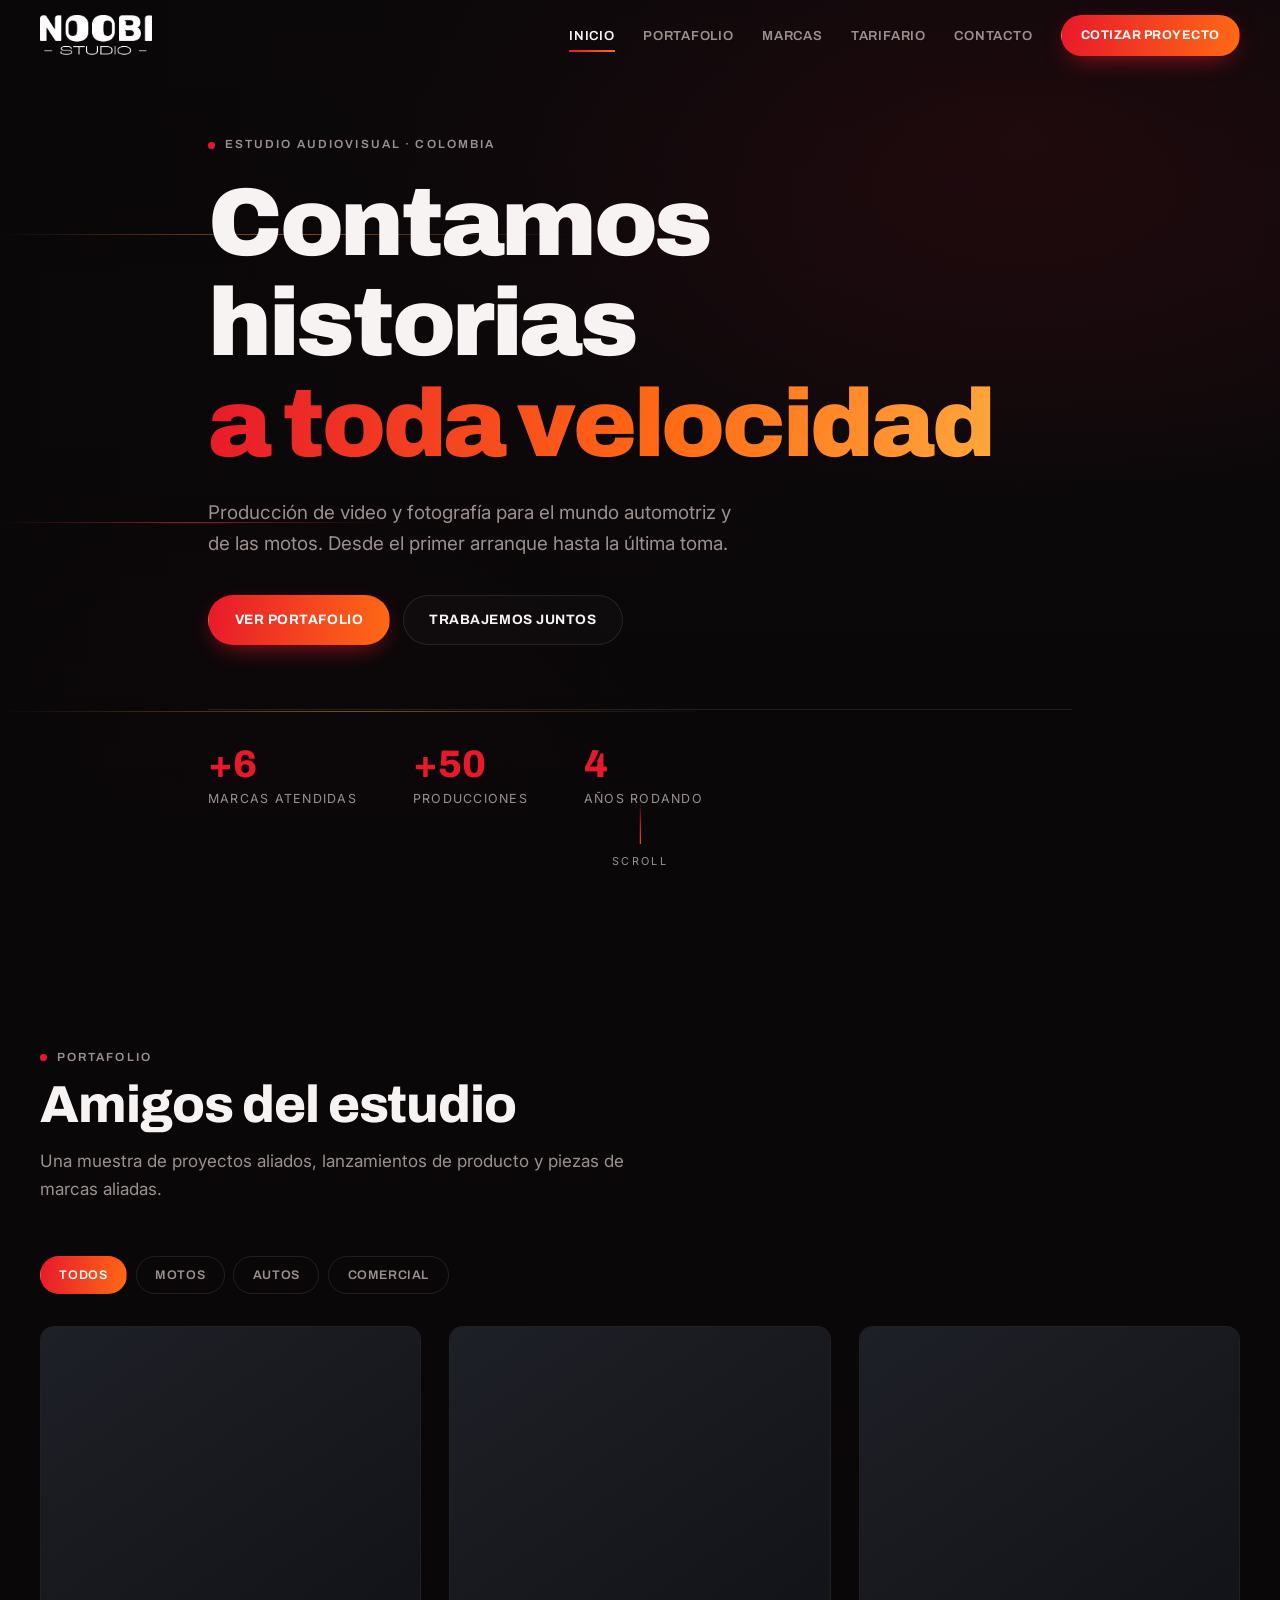
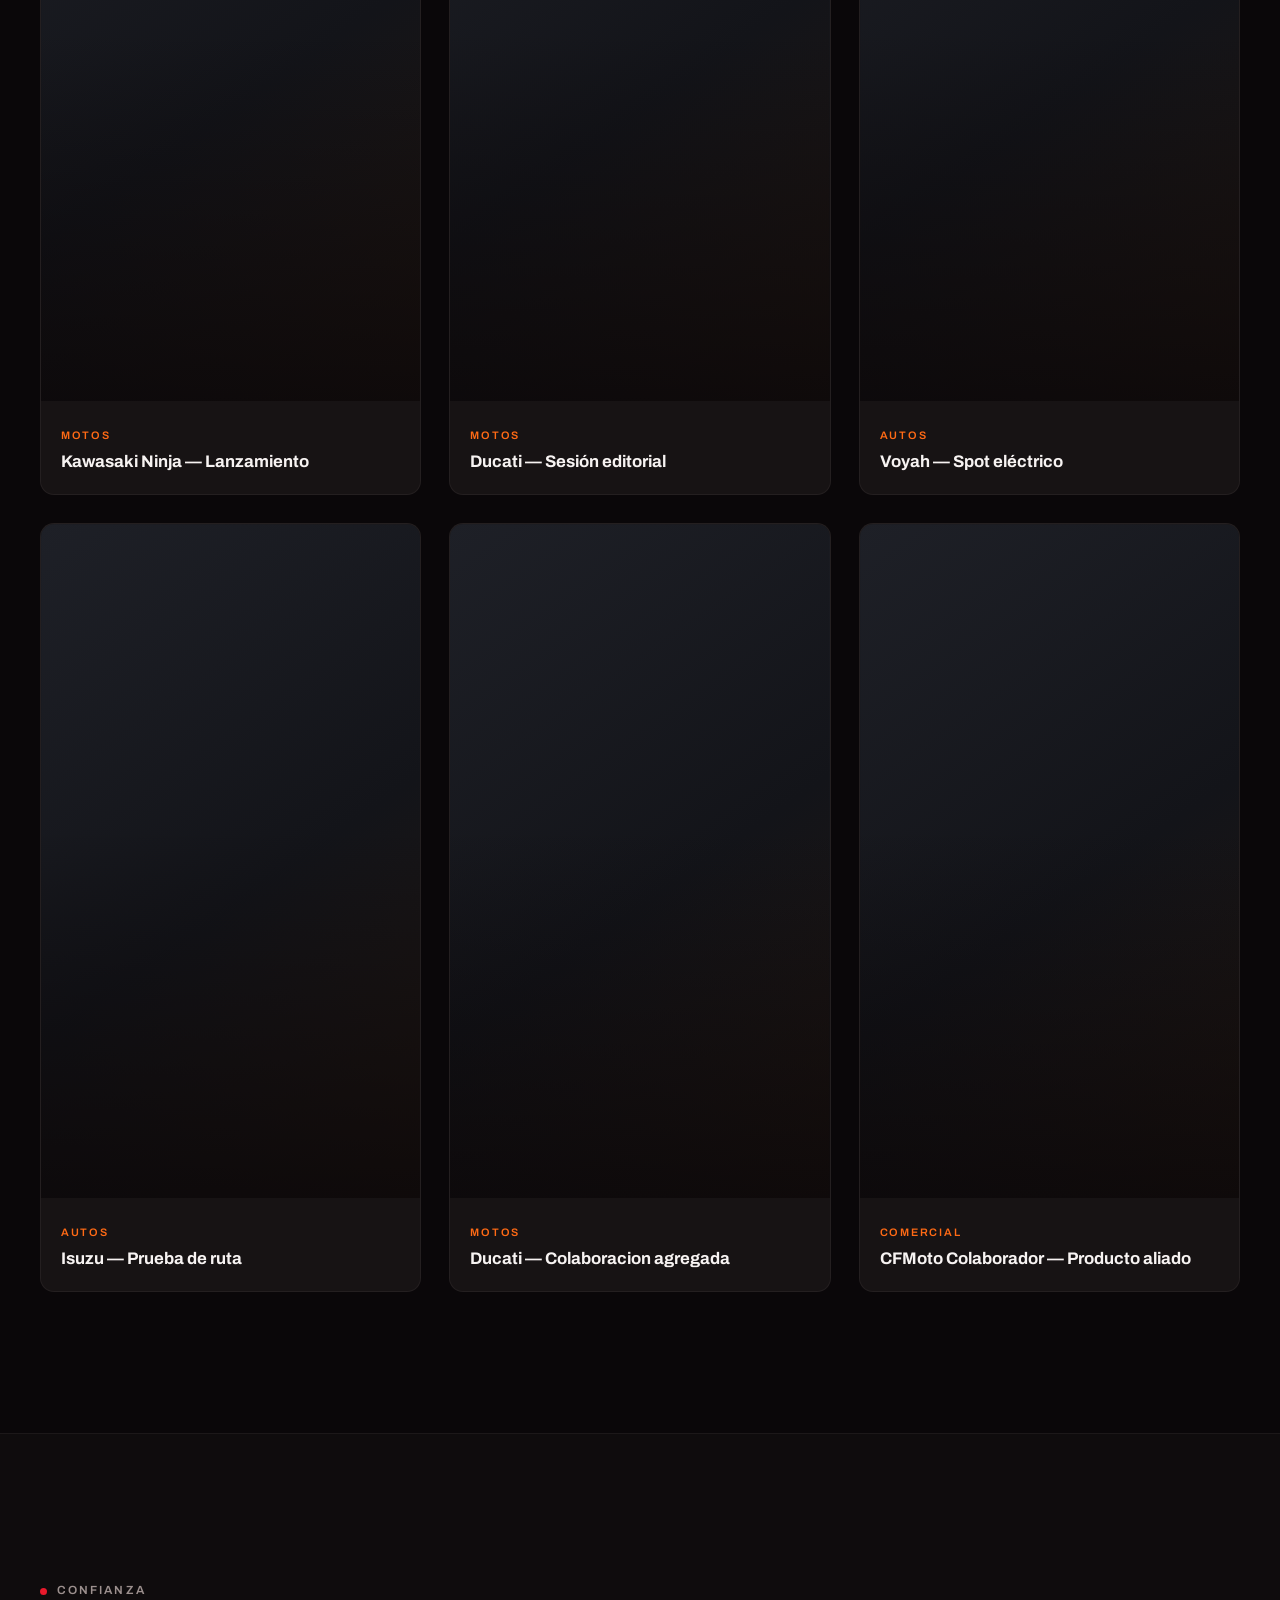
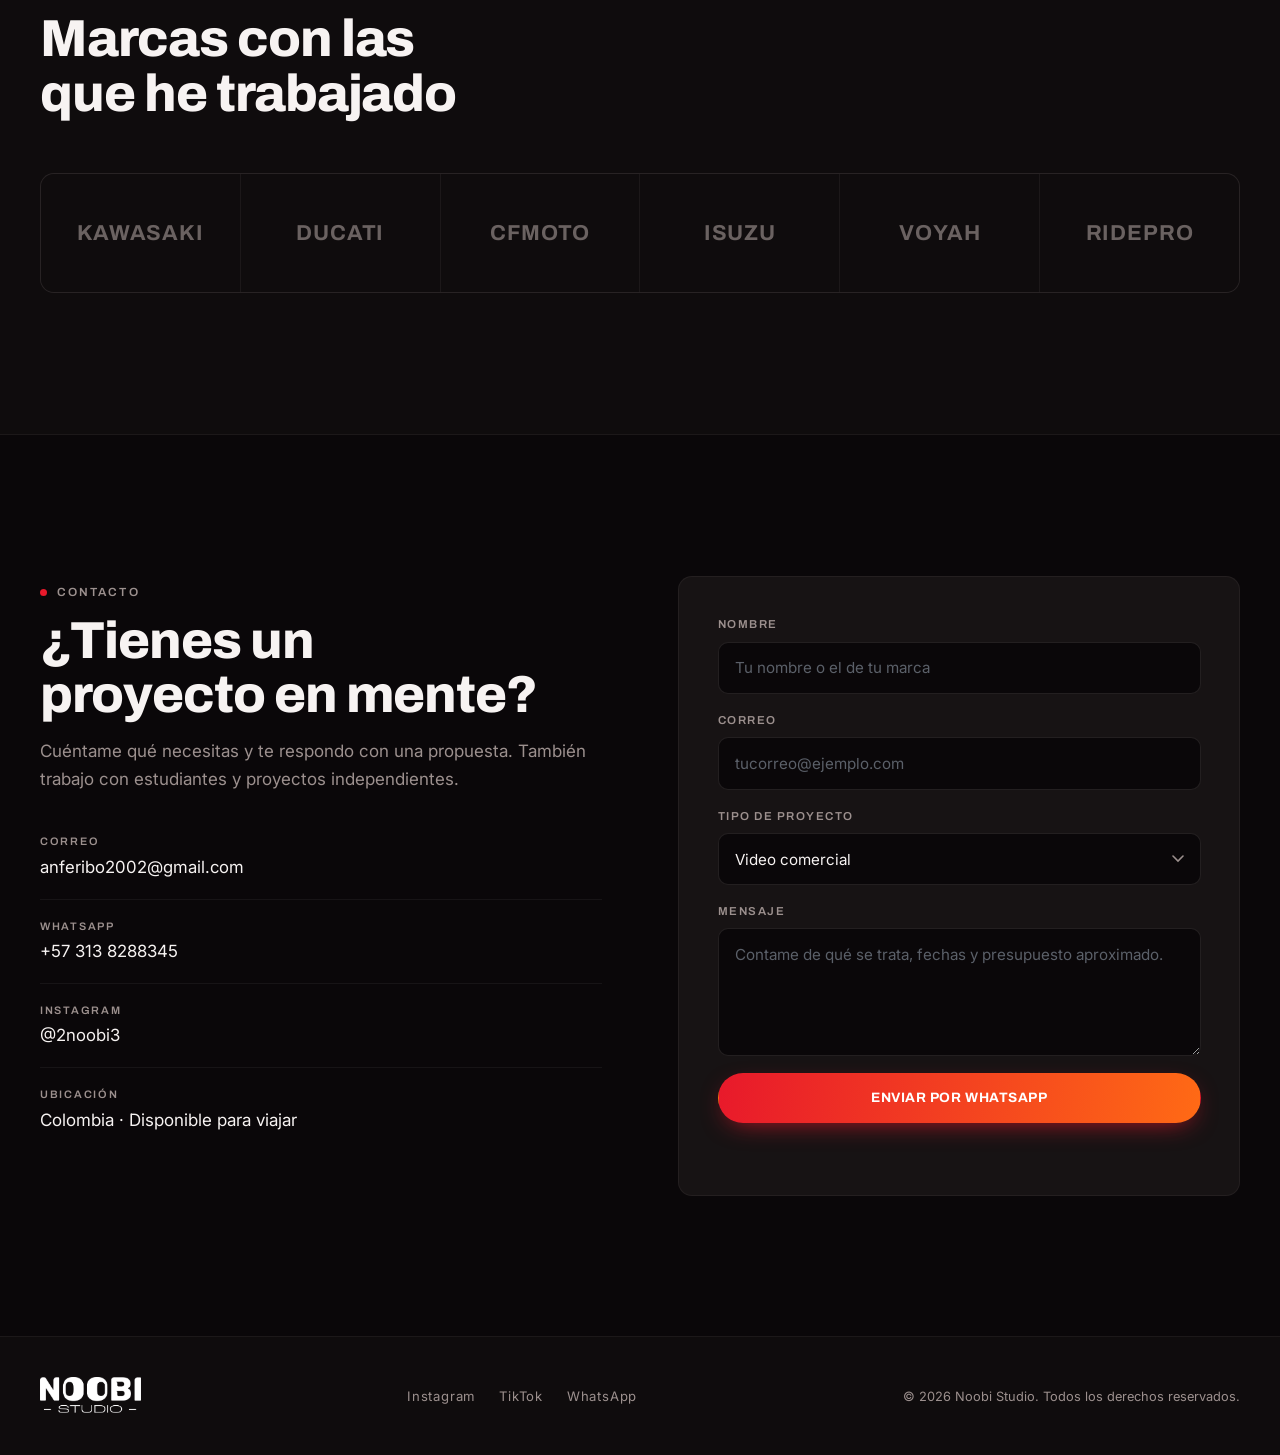
==== commit 2b528fcd: "Titulos" ====
--- a/index.html
+++ b/index.html
@@ -231,21 +231,21 @@
               </span>
               <span class="card__info">
                 <span class="card__tag">Motos</span>
-                <span class="card__title">CFMoto — Campaña de marca</span>
+                <span class="card__title">Ducati — Colaboracion agregada</span>
               </span>
             </button>
           </article>
 
           <article class="card" data-format="vertical" data-cat="comercial" data-reveal data-reveal-delay="120">
             <button type="button" class="card__btn"
-                    data-mp4="Assets/Videos/ducati Chiimba.mp4"
+                    data-mp4="Assets/Videos/Otravideo.mp4"
                     data-title="RidePro — Producto en detalle">
               <span class="card__media">
                 <span class="card__play" aria-hidden="true"></span>
               </span>
               <span class="card__info">
                 <span class="card__tag">Comercial</span>
-                <span class="card__title">RidePro — Producto en detalle</span>
+                <span class="card__title">CFMoto Colaborador — Producto aliado</span>
               </span>
             </button>
           </article>
